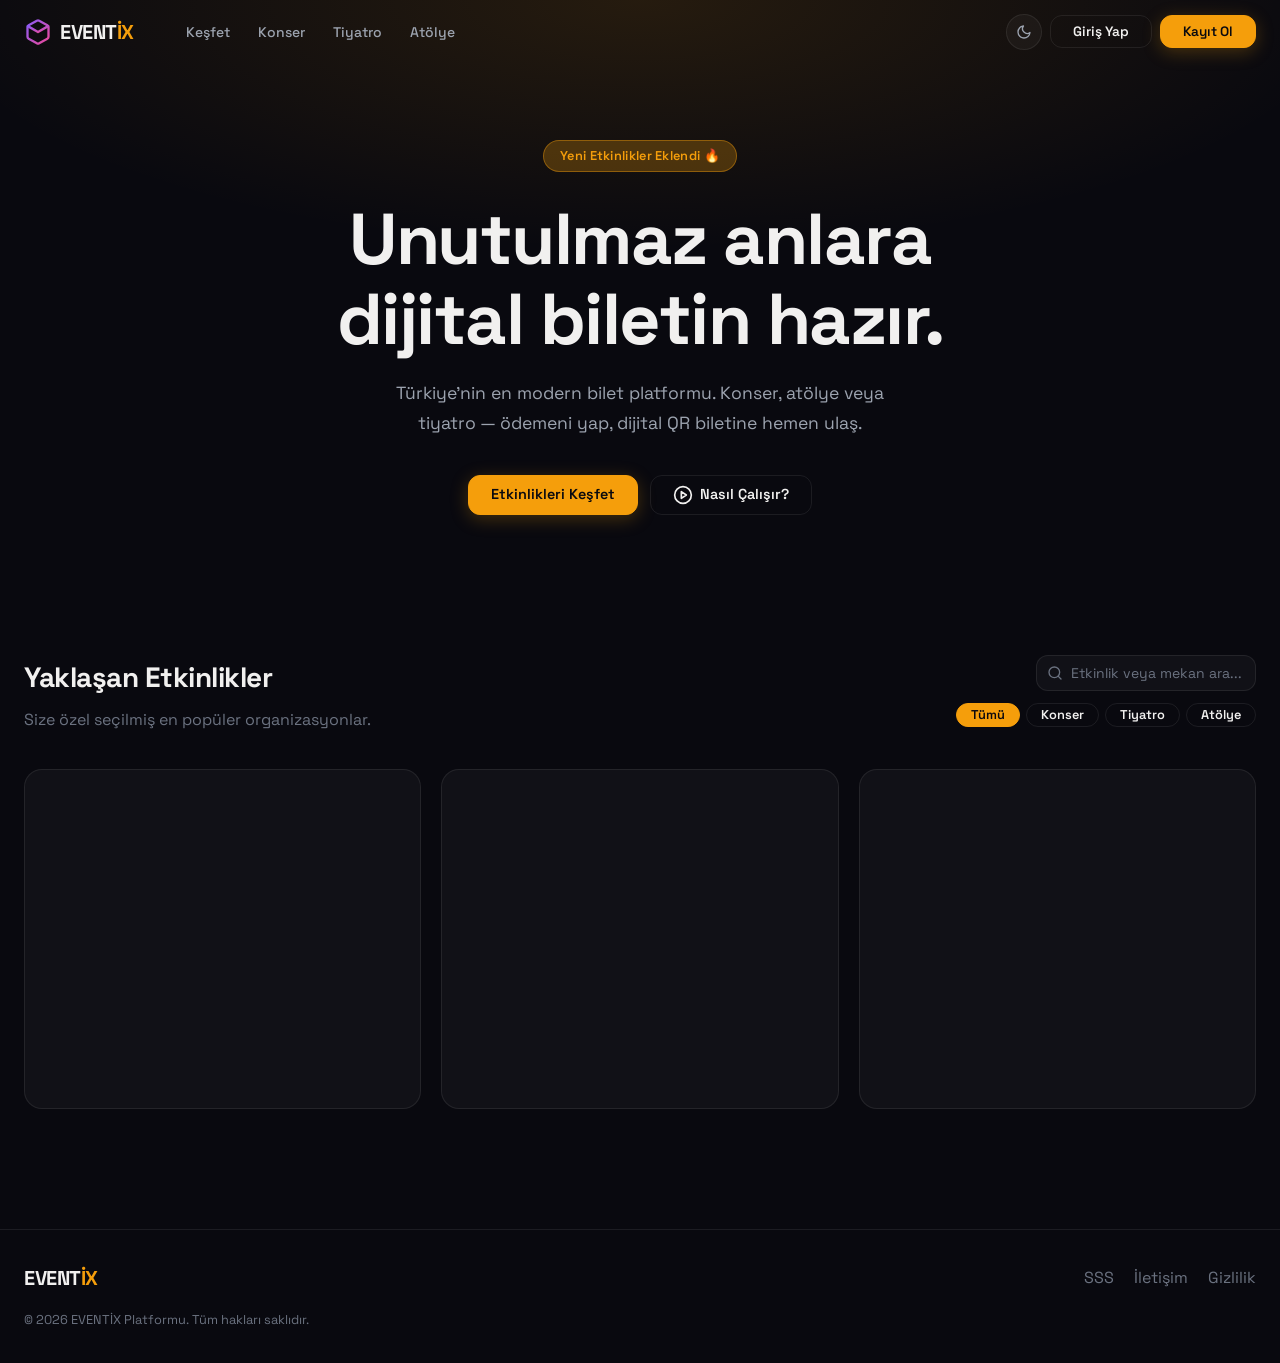
==== frontend/index.html @ e7e1b4d2 "ilk yükleme" ====
<!DOCTYPE html>
<html lang="tr">
<head>
  <meta charset="UTF-8">
  <meta name="viewport" content="width=device-width, initial-scale=1.0">
  <title>EVENTİX - Modern Etkinlik & Bilet Platformu</title>
  <meta name="description" content="Eventix — Konser, tiyatro ve atölye biletlerini anında satın al. Dijital QR biletine hemen ulaş.">
  <link rel="stylesheet" href="./styles/main.css">
  <link rel="stylesheet" href="./styles/components.css">
  <link rel="stylesheet" href="./styles/home.css">
</head>
<body>

  <!-- Navigation -->
  <nav class="navbar">
    <div class="container nav-container">
      <a href="index.html" class="logo">
        <svg width="28" height="28" viewBox="0 0 24 24" fill="none" stroke="url(#grad1)" stroke-width="2" stroke-linecap="round" stroke-linejoin="round">
          <defs><linearGradient id="grad1" x1="0%" y1="0%" x2="100%" y2="100%"><stop offset="0%" stop-color="#8b5cf6"/><stop offset="100%" stop-color="#ec4899"/></linearGradient></defs>
          <path d="M21 16V8a2 2 0 0 0-1-1.73l-7-4a2 2 0 0 0-2 0l-7 4A2 2 0 0 0 3 8v8a2 2 0 0 0 1 1.73l7 4a2 2 0 0 0 2 0l7-4A2 2 0 0 0 21 16z"></path>
          <polyline points="3.27 6.96 12 12.01 20.73 6.96"></polyline>
          <line x1="12" y1="22.08" x2="12" y2="12"></line>
        </svg>
        <span>EVENT<span class="logo-highlight">İX</span></span>
      </a>

      <ul class="nav-links">
        <li><a href="#events-section" class="nav-link" onclick="document.getElementById('events-section').scrollIntoView({behavior:'smooth'}); return false;">Keşfet</a></li>
        <li><a href="#" class="nav-link" onclick="setFilter('concert'); return false;">Konser</a></li>
        <li><a href="#" class="nav-link" onclick="setFilter('theater'); return false;">Tiyatro</a></li>
        <li><a href="#" class="nav-link" onclick="setFilter('workshop'); return false;">Atölye</a></li>
      </ul>

      <div class="user-controls">
        <a href="login.html" class="btn btn-outline">Giriş Yap</a>
        <a href="register.html" class="btn btn-primary">Kayıt Ol</a>
      </div>

      <button class="mobile-menu-btn" id="mobileMenuBtn">
        <svg viewBox="0 0 24 24" fill="none" stroke="currentColor" stroke-width="2" stroke-linecap="round" stroke-linejoin="round"><line x1="3" y1="12" x2="21" y2="12"></line><line x1="3" y1="6" x2="21" y2="6"></line><line x1="3" y1="18" x2="21" y2="18"></line></svg>
      </button>
    </div>
  </nav>

  <!-- Mobile Nav -->
  <div class="mobile-nav-overlay" id="mobileNav">
    <button class="mobile-menu-btn" id="closeMobileMenu" style="position:absolute;top:20px;right:20px;color:white;">
      <svg viewBox="0 0 24 24" fill="none" stroke="currentColor" stroke-width="2" stroke-linecap="round" stroke-linejoin="round"><line x1="18" y1="6" x2="6" y2="18"></line><line x1="6" y1="6" x2="18" y2="18"></line></svg>
    </button>
    <ul class="nav-links" style="display:flex;">
      <li><a href="#" class="nav-link mobile-link">Keşfet</a></li>
      <li><a href="#" class="nav-link mobile-link">Konser</a></li>
      <li><a href="#" class="nav-link mobile-link">Tiyatro</a></li>
      <li><a href="#" class="nav-link mobile-link">Atölye</a></li>
    </ul>
    <div class="user-controls" style="display:flex;">
      <a href="login.html" class="btn btn-outline mobile-link">Giriş Yap</a>
      <a href="register.html" class="btn btn-primary mobile-link">Kayıt Ol</a>
    </div>
  </div>

  <!-- Hero -->
  <header class="hero">
    <div class="container hero-content">
      <div class="badge-glow animate-up">Yeni Etkinlikler Eklendi 🔥</div>
      <h1 class="hero-title animate-up delay-1">Unutulmaz anlara<br>dijital biletin hazır.</h1>
      <p class="hero-desc animate-up delay-2">
        Türkiye'nin en modern bilet platformu. Konser, atölye veya tiyatro — ödemeni yap, dijital QR biletine hemen ulaş.
      </p>
      <div class="hero-actions animate-up delay-3">
        <button class="btn btn-primary" onclick="document.getElementById('events-section').scrollIntoView({behavior:'smooth'})">Etkinlikleri Keşfet</button>
        <button class="btn btn-outline">
          <svg width="20" height="20" viewBox="0 0 24 24" fill="none" stroke="currentColor" stroke-width="2" stroke-linecap="round" stroke-linejoin="round"><circle cx="12" cy="12" r="10"></circle><polygon points="10 8 16 12 10 16 10 8"></polygon></svg>
          Nasıl Çalışır?
        </button>
      </div>
    </div>
  </header>

  <!-- Events Section -->
  <main class="container" id="events-section">
    <div class="section-header">
      <div>
        <h2 class="section-title">Yaklaşan Etkinlikler</h2>
        <p style="color:var(--text-muted);margin-top:8px;">Size özel seçilmiş en popüler organizasyonlar.</p>
      </div>
      <div style="display:flex;flex-direction:column;gap:12px;align-items:flex-end;">
        <!-- Search -->
        <div class="search-wrapper">
          <svg width="16" height="16" viewBox="0 0 24 24" fill="none" stroke="currentColor" stroke-width="2" stroke-linecap="round" stroke-linejoin="round"><circle cx="11" cy="11" r="8"></circle><line x1="21" y1="21" x2="16.65" y2="16.65"></line></svg>
          <input type="text" id="searchInput" class="search-input" placeholder="Etkinlik veya mekan ara...">
        </div>
        <div class="filters">
          <button class="btn btn-outline filter-btn active" data-filter="all">Tümü</button>
          <button class="btn btn-outline filter-btn" data-filter="concert">Konser</button>
          <button class="btn btn-outline filter-btn" data-filter="theater">Tiyatro</button>
          <button class="btn btn-outline filter-btn" data-filter="workshop">Atölye</button>
        </div>
      </div>
    </div>

    <div class="events-grid" id="eventsGrid">
      <!-- Skeleton placeholders -->
      <div class="skeleton-card"></div>
      <div class="skeleton-card"></div>
      <div class="skeleton-card"></div>
    </div>
  </main>

  <!-- Footer -->
  <footer>
    <div class="container footer-content">
      <div class="logo" style="font-size:1.25rem;"><span>EVENT<span class="logo-highlight">İX</span></span></div>
      <div class="footer-links" style="display:flex;gap:20px;">
        <a href="#" style="color:var(--text-muted);">SSS</a>
        <a href="#" style="color:var(--text-muted);">İletişim</a>
        <a href="#" style="color:var(--text-muted);">Gizlilik</a>
      </div>
    </div>
    <div class="container footer-text">&copy; 2026 EVENTİX Platformu. Tüm hakları saklıdır.</div>
  </footer>

  <!-- Ticket Purchase Modal -->
  <div class="modal-overlay" id="ticketModal">
    <div class="modal-content glass-panel">
      <div class="modal-header">
        <h3 class="modal-title">Bilet Satın Al</h3>
        <button class="modal-close" id="closeModal">&times;</button>
      </div>
      <div class="modal-body">

        <!-- Payment Section -->
        <div id="paySection">
          <div class="ticket-summary">
            <div class="summary-row"><span style="font-weight:600;color:white;" id="modalEventTitle">Etkinlik</span></div>
            <div class="summary-row" style="color:var(--text-muted);font-size:0.8rem;margin-bottom:8px;">
              <svg width="12" height="12" viewBox="0 0 24 24" fill="none" stroke="currentColor" stroke-width="2" style="margin-right:4px;"><rect x="3" y="4" width="18" height="18" rx="2" ry="2"></rect><line x1="16" y1="2" x2="16" y2="6"></line><line x1="8" y1="2" x2="8" y2="6"></line><line x1="3" y1="10" x2="21" y2="10"></line></svg>
              <span id="modalEventDate"></span>
            </div>
            <div class="summary-row"><span>Birim Fiyat</span><span id="modalPrice">0 ₺</span></div>
            <div class="summary-row"><span style="font-size:0.8rem;color:var(--text-muted);">Kalan Kapasite</span><span id="modalCapacity" style="font-size:0.8rem;color:var(--accent-purple);"></span></div>
            <div class="summary-row" style="align-items:center;margin-top:10px;">
              <span>Adet</span>
              <input type="number" id="ticketQuantity" class="form-control" value="1" min="1" max="10" style="width:80px;padding:6px 12px;text-align:center;">
            </div>
            <div class="summary-row total"><span>Toplam</span><span id="modalTotal">0 ₺</span></div>
            <p style="font-size:0.75rem;color:var(--text-muted);margin-top:8px;">
              <svg width="12" height="12" viewBox="0 0 24 24" fill="none" stroke="currentColor" stroke-width="2" style="margin-right:4px;"><circle cx="12" cy="12" r="10"></circle><line x1="12" y1="8" x2="12" y2="12"></line><line x1="12" y1="16" x2="12.01" y2="16"></line></svg>
              14 günlük iade garantisi. Satın almadan önce şartlar geçerlidir.
            </p>
          </div>
          <form id="paymentForm">
            <div class="form-group">
              <label class="form-label">Kart Üzerindeki İsim</label>
              <input type="text" class="form-control" placeholder="Örn: Görkem Çolak" required>
            </div>
            <div class="form-group" style="display:grid;grid-template-columns:2fr 1fr;gap:15px;">
              <div>
                <label class="form-label">Kart Numarası</label>
                <input type="text" class="form-control" placeholder="0000 0000 0000 0000" maxlength="19" required>
              </div>
              <div>
                <label class="form-label">CVC</label>
                <input type="text" class="form-control" placeholder="***" maxlength="3" required>
              </div>
            </div>
            <button type="submit" class="btn btn-primary" style="width:100%;justify-content:center;margin-top:10px;padding:14px;">
              🔒 Ödemeyi Tamamla
            </button>
          </form>
        </div>

        <!-- QR Result Section -->
        <div id="qrResult" style="display:none;text-align:center;padding:10px 0;">
          <div style="background:rgba(16,185,129,0.15);border:1px solid rgba(16,185,129,0.4);color:#6ee7b7;padding:12px 16px;border-radius:10px;margin-bottom:20px;font-weight:600;">
            ✓ Ödeme Başarılı! Biletiniz hazır.
          </div>
          <img id="qrImg" src="" alt="QR Bilet" style="width:180px;height:180px;border-radius:12px;background:white;padding:8px;margin:0 auto;display:block;">
          <p style="color:var(--text-muted);font-size:0.8rem;margin-top:10px;">Bilet Kodu: <strong style="color:white;" id="qrKey"></strong></p>
          <p style="color:var(--text-muted);font-size:0.8rem;">Toplam: <strong style="color:white;" id="qrTotal"></strong></p>
          <div style="display:flex;gap:10px;justify-content:center;margin-top:16px;">
            <a href="dashboard.html" class="btn btn-primary" style="font-size:0.875rem;">Biletlerim</a>
            <button class="btn btn-outline" onclick="document.getElementById('ticketModal').classList.remove('active');document.body.style.overflow='auto';" style="font-size:0.875rem;">Kapat</button>
          </div>
        </div>

      </div>
    </div>
  </div>

  <script src="./scripts/auth.js"></script>
  <script src="./scripts/main.js"></script>
  <script>
    function setFilter(category) {
      document.querySelectorAll('.filter-btn').forEach(b => {
        b.classList.toggle('active', b.getAttribute('data-filter') === category);
      });
      document.getElementById('events-section').scrollIntoView({ behavior: 'smooth' });
    }
  </script>
</body>
</html>
---- frontend/styles/main.css ----
/* ═══════════════════════════════════════════════════════════
   EVENTİX — Design System v2 · Gold Editorial Theme
   ═══════════════════════════════════════════════════════════ */

@import url('https://fonts.googleapis.com/css2?family=Space+Grotesk:wght@300;400;500;600;700&family=Space+Mono:wght@400;700&display=swap');

/* ── DARK MODE (default) ─────────────────────────────────── */
:root {
  --bg-base:     #09090f;
  --bg-surface:  #111118;
  --bg-card:     rgba(255,255,255,0.035);
  --bg-hover:    rgba(255,255,255,0.065);
  --border:      rgba(255,255,255,0.08);
  --border-hi:   rgba(245,158,11,0.4);

  --gold:        #f59e0b;
  --gold-dim:    #d97706;
  --gold-glow:   rgba(245,158,11,0.25);
  --coral:       #ef4444;
  --teal:        #14b8a6;
  --blue:        #3b82f6;

  --text:        #f1f0ef;
  --text-sub:    #9ca3af;
  --text-muted:  #6b7280;
  --text-inv:    #09090f;

  --radius-sm:   8px;
  --radius-md:   12px;
  --radius-lg:   18px;
  --radius-xl:   24px;

  --blur:        blur(18px) saturate(160%);
  --shadow:      0 8px 40px rgba(0,0,0,0.5);
  --shadow-card: 0 4px 24px rgba(0,0,0,0.4);
  --transition:  all 0.22s cubic-bezier(0.4,0,0.2,1);

  /* Named compat aliases */
  --primary:       var(--gold);
  --secondary:     var(--coral);
  --text-main:     var(--text);
  --accent-purple: var(--gold);
  --accent-teal:   var(--teal);
  --bg-card-alt:   var(--bg-surface);
  --glass-blur:    var(--blur);
  --glass-shadow:  var(--shadow-card);
  --border-color:  var(--border);
  --primary-hover: var(--gold-dim);
  --radius-lg-val: var(--radius-lg);
}

/* ── LIGHT MODE ──────────────────────────────────────────── */
[data-theme="light"] {
  --bg-base:     #fafaf7;
  --bg-surface:  #f3f2ed;
  --bg-card:     #ffffff;
  --bg-hover:    #fafaf7;
  --border:      rgba(0,0,0,0.09);
  --border-hi:   rgba(217,119,6,0.5);

  --gold:        #d97706;
  --gold-dim:    #b45309;
  --gold-glow:   rgba(217,119,6,0.15);

  --text:        #111118;
  --text-sub:    #4b5563;
  --text-muted:  #9ca3af;
  --text-inv:    #ffffff;

  --shadow:      0 8px 40px rgba(0,0,0,0.12);
  --shadow-card: 0 2px 16px rgba(0,0,0,0.08);

  --border-color: var(--border);
  --bg-card-alt: var(--bg-surface);
  --glass-shadow: var(--shadow-card);
}

/* ── GLOBAL RESET ────────────────────────────────────────── */
*, *::before, *::after { box-sizing: border-box; margin: 0; padding: 0; }

html { scroll-behavior: smooth; }

body {
  font-family: 'Space Grotesk', system-ui, sans-serif;
  background: var(--bg-base);
  color: var(--text);
  min-height: 100vh;
  line-height: 1.6;
  -webkit-font-smoothing: antialiased;
  transition: background 0.35s ease, color 0.35s ease;
}

a { color: inherit; text-decoration: none; }

/* ── CONTAINER ───────────────────────────────────────────── */
.container {
  width: 100%;
  max-width: 1280px;
  margin: 0 auto;
  padding: 0 24px;
}

/* ── NAVBAR ──────────────────────────────────────────────── */
.navbar {
  position: fixed;
  top: 0; left: 0; right: 0;
  z-index: 900;
  padding: 0;
  transition: var(--transition);
}

.nav-container {
  display: flex;
  align-items: center;
  gap: 32px;
  height: 64px;
  border-bottom: 1px solid transparent;
  transition: var(--transition);
}

.navbar.scrolled .nav-container {
  background: var(--bg-base);
  border-bottom-color: var(--border);
  box-shadow: 0 1px 20px rgba(0,0,0,0.25);
}

/* ── LOGO ────────────────────────────────────────────────── */
.logo {
  display: flex;
  align-items: center;
  gap: 8px;
  font-size: 1.25rem;
  font-weight: 700;
  letter-spacing: -0.5px;
  color: var(--text);
  flex-shrink: 0;
}

.logo-highlight {
  color: var(--gold);
}

/* ── NAV LINKS ───────────────────────────────────────────── */
.nav-links {
  list-style: none;
  display: flex;
  gap: 4px;
  margin-left: 8px;
}

.nav-link {
  font-size: 0.875rem;
  font-weight: 500;
  color: var(--text-sub);
  padding: 6px 12px;
  border-radius: var(--radius-sm);
  transition: var(--transition);
}

.nav-link:hover {
  color: var(--text);
  background: var(--bg-hover);
}

/* ── USER CONTROLS ───────────────────────────────────────── */
.user-controls {
  display: flex;
  align-items: center;
  gap: 8px;
  margin-left: auto;
}

/* ── THEME TOGGLE ────────────────────────────────────────── */
.theme-toggle {
  width: 36px;
  height: 36px;
  border-radius: 50%;
  background: var(--bg-card);
  border: 1px solid var(--border);
  cursor: pointer;
  display: flex;
  align-items: center;
  justify-content: center;
  color: var(--text-sub);
  transition: var(--transition);
  font-size: 1rem;
  flex-shrink: 0;
}

.theme-toggle:hover {
  background: var(--gold-glow);
  border-color: var(--gold);
  color: var(--gold);
  transform: rotate(20deg);
}

.theme-toggle .icon-sun  { display: none; }
.theme-toggle .icon-moon { display: block; }
[data-theme="light"] .theme-toggle .icon-sun  { display: block; }
[data-theme="light"] .theme-toggle .icon-moon { display: none; }

/* ── MOBILE MENU ─────────────────────────────────────────── */
.mobile-menu-btn {
  display: none;
  background: none;
  border: none;
  width: 36px;
  height: 36px;
  cursor: pointer;
  color: var(--text);
}

.mobile-nav-overlay {
  display: none;
  position: fixed;
  inset: 0;
  z-index: 950;
  background: var(--bg-base);
  flex-direction: column;
  align-items: center;
  justify-content: center;
  gap: 20px;
  padding: 40px;
}

.mobile-nav-overlay.active { display: flex; }

@media (max-width: 768px) {
  .mobile-menu-btn { display: flex; align-items: center; }
  .nav-links { display: none; }
  .user-controls { gap: 6px; }
  .user-controls .btn-outline,
  .user-controls .btn-primary { display: none; }
  .user-controls .theme-toggle { display: flex; }
}

/* ── HERO ────────────────────────────────────────────────── */
.hero {
  padding: 140px 0 80px;
  position: relative;
  overflow: hidden;
}

.hero::before {
  content: '';
  position: absolute;
  inset: 0;
  background: radial-gradient(ellipse 80% 60% at 50% 0%, rgba(245,158,11,0.12) 0%, transparent 70%);
  pointer-events: none;
}

.hero-content {
  position: relative;
  text-align: center;
  max-width: 760px;
  margin: 0 auto;
}

.badge-glow {
  display: inline-flex;
  align-items: center;
  gap: 6px;
  background: var(--gold-glow);
  border: 1px solid rgba(245,158,11,0.4);
  color: var(--gold);
  border-radius: 100px;
  padding: 5px 16px;
  font-size: 0.8rem;
  font-weight: 600;
  letter-spacing: 0.3px;
  margin-bottom: 28px;
}

.hero-title {
  font-size: clamp(2.5rem, 6vw, 4.5rem);
  font-weight: 700;
  line-height: 1.1;
  letter-spacing: -1.5px;
  margin-bottom: 20px;
  color: var(--text);
}

.hero-title .gold { color: var(--gold); }

.hero-desc {
  color: var(--text-sub);
  font-size: 1.1rem;
  max-width: 540px;
  margin: 0 auto 36px;
  line-height: 1.7;
}

.hero-actions {
  display: flex;
  gap: 12px;
  justify-content: center;
  flex-wrap: wrap;
}

/* ── SECTION ─────────────────────────────────────────────── */
.section-header {
  display: flex;
  justify-content: space-between;
  align-items: flex-start;
  gap: 24px;
  margin-bottom: 36px;
  padding-top: 60px;
}

.section-title {
  font-size: 1.75rem;
  font-weight: 700;
  letter-spacing: -0.5px;
  color: var(--text);
}

.section-title span { color: var(--gold); }

/* ── EVENTS GRID ─────────────────────────────────────────── */
.events-grid {
  display: grid;
  grid-template-columns: repeat(auto-fill, minmax(300px, 1fr));
  gap: 20px;
  padding-bottom: 80px;
}

/* ── FOOTER ──────────────────────────────────────────────── */
footer {
  border-top: 1px solid var(--border);
  padding: 32px 0;
  margin-top: 40px;
}

.footer-content {
  display: flex;
  justify-content: space-between;
  align-items: center;
  flex-wrap: wrap;
  gap: 20px;
  margin-bottom: 16px;
}

.footer-text {
  color: var(--text-muted);
  font-size: 0.8rem;
}

/* ── ANIMATIONS ──────────────────────────────────────────── */
@keyframes fadeUp {
  from { opacity: 0; transform: translateY(20px); }
  to   { opacity: 1; transform: translateY(0); }
}

.animate-up  { animation: fadeUp 0.55s ease both; }
.delay-1     { animation-delay: 0.1s; }
.delay-2     { animation-delay: 0.2s; }
.delay-3     { animation-delay: 0.3s; }
.delay-4     { animation-delay: 0.4s; }

@keyframes fadeIn {
  from { opacity: 0; }
  to   { opacity: 1; }
}

/* ── UTILITY ─────────────────────────────────────────────── */
.filters { display: flex; gap: 6px; flex-wrap: wrap; }

.filter-btn { font-size: 0.8rem !important; padding: 5px 14px !important; }
.filter-btn.active {
  background: var(--gold) !important;
  color: var(--text-inv) !important;
  border-color: var(--gold) !important;
}
---- frontend/styles/components.css ----
/* ═══════════════════════════════════════════════════════════
   EVENTİX — Components v2 · Gold Editorial
   ═══════════════════════════════════════════════════════════ */

/* ── BUTTONS ─────────────────────────────────────────────── */
.btn {
  display: inline-flex;
  align-items: center;
  gap: 7px;
  padding: 9px 22px;
  border-radius: var(--radius-md);
  font-family: 'Space Grotesk', sans-serif;
  font-weight: 600;
  font-size: 0.9rem;
  cursor: pointer;
  border: 1px solid transparent;
  transition: var(--transition);
  line-height: 1;
  white-space: nowrap;
  text-decoration: none;
}

.btn:disabled { opacity: 0.45; cursor: not-allowed; transform: none !important; }

.btn-primary {
  background: var(--gold);
  color: #09090f;
  border-color: var(--gold);
  box-shadow: 0 4px 18px var(--gold-glow);
}

.btn-primary:hover {
  background: var(--gold-dim);
  border-color: var(--gold-dim);
  box-shadow: 0 6px 28px rgba(245,158,11,0.4);
  transform: translateY(-1px);
}

.btn-outline {
  background: transparent;
  color: var(--text);
  border-color: var(--border);
}

.btn-outline:hover {
  border-color: var(--gold);
  color: var(--gold);
  background: var(--gold-glow);
}

.btn-outline.active,
.btn-outline[aria-selected="true"] {
  border-color: var(--gold);
  color: var(--gold);
  background: var(--gold-glow);
}

.btn-danger {
  background: transparent;
  border-color: rgba(239,68,68,0.35);
  color: #fca5a5;
}
.btn-danger:hover { background: rgba(239,68,68,0.1); border-color: #ef4444; }

.btn-sm { padding: 5px 14px; font-size: 0.8rem; }
.btn-lg { padding: 13px 30px; font-size: 1rem; }

/* ── GLASS PANEL ─────────────────────────────────────────── */
.glass-panel {
  background: var(--bg-card);
  backdrop-filter: var(--blur);
  -webkit-backdrop-filter: var(--blur);
  border: 1px solid var(--border);
  border-radius: var(--radius-lg);
  box-shadow: var(--shadow-card);
  transition: background 0.35s ease, border-color 0.35s ease;
}

[data-theme="light"] .glass-panel {
  backdrop-filter: none;
  -webkit-backdrop-filter: none;
}

/* ── EVENT CARD ──────────────────────────────────────────── */
.event-card {
  background: var(--bg-card);
  border: 1px solid var(--border);
  border-radius: var(--radius-lg);
  overflow: hidden;
  display: flex;
  flex-direction: column;
  cursor: pointer;
  transition: var(--transition);
  position: relative;
}

.event-card:hover {
  border-color: var(--gold);
  box-shadow: 0 0 0 1px var(--gold), 0 12px 40px rgba(0,0,0,0.3);
  transform: translateY(-3px);
}

[data-theme="light"] .event-card {
  box-shadow: var(--shadow-card);
}

.event-img-wrapper {
  position: relative;
  overflow: hidden;
  aspect-ratio: 16 / 9;
}

.event-img {
  width: 100%;
  height: 100%;
  object-fit: cover;
  transition: transform 0.45s ease;
}

.event-card:hover .event-img { transform: scale(1.04); }

.event-category-badge {
  position: absolute;
  top: 10px;
  left: 10px;
  font-size: 0.7rem;
  font-weight: 700;
  letter-spacing: 0.8px;
  text-transform: uppercase;
  padding: 3px 10px;
  border-radius: 100px;
  backdrop-filter: blur(8px);
  border: 1px solid;
}

.category-concert  { background: rgba(245,158,11,0.18); color: #fcd34d; border-color: rgba(245,158,11,0.4); }
.category-theater  { background: rgba(239,68,68,0.18);  color: #fca5a5; border-color: rgba(239,68,68,0.4); }
.category-workshop { background: rgba(20,184,166,0.18); color: #5eead4; border-color: rgba(20,184,166,0.4); }

.featured-badge {
  position: absolute;
  bottom: 10px;
  right: 10px;
  font-size: 0.68rem;
  font-weight: 700;
  background: var(--gold);
  color: #09090f;
  padding: 2px 9px;
  border-radius: 100px;
}

.wish-btn {
  position: absolute;
  top: 10px;
  right: 10px;
  width: 34px;
  height: 34px;
  border-radius: 50%;
  background: rgba(9,9,15,0.65);
  backdrop-filter: blur(8px);
  border: 1px solid rgba(255,255,255,0.12);
  display: flex;
  align-items: center;
  justify-content: center;
  cursor: pointer;
  color: rgba(255,255,255,0.55);
  transition: var(--transition);
  z-index: 10;
}
.wish-btn:hover   { color: var(--coral); border-color: rgba(239,68,68,0.5); transform: scale(1.1); }
.wish-btn.wished  { color: var(--coral); border-color: rgba(239,68,68,0.5); }

[data-theme="light"] .wish-btn {
  background: rgba(255,255,255,0.85);
  border-color: rgba(0,0,0,0.12);
  color: #9ca3af;
}

.event-content {
  padding: 18px;
  display: flex;
  flex-direction: column;
  flex: 1;
}

.event-date {
  font-size: 0.75rem;
  font-weight: 600;
  color: var(--gold);
  text-transform: uppercase;
  letter-spacing: 0.5px;
  margin-bottom: 6px;
}

.event-title {
  font-size: 1.05rem;
  font-weight: 700;
  color: var(--text);
  line-height: 1.3;
  margin-bottom: 8px;
  display: -webkit-box;
  -webkit-line-clamp: 2;
  -webkit-box-orient: vertical;
  overflow: hidden;
}

.event-location {
  font-size: 0.82rem;
  color: var(--text-muted);
  margin-bottom: auto;
  display: flex;
  align-items: center;
  gap: 4px;
}

/* ── CAPACITY BAR ────────────────────────────────────────── */
.capacity-bar-wrap {
  margin: 12px 0 4px;
}

.capacity-bar-track {
  width: 100%;
  height: 4px;
  background: var(--bg-hover);
  border-radius: 100px;
  overflow: hidden;
  margin-bottom: 4px;
}

.capacity-bar-fill {
  height: 100%;
  background: var(--gold);
  border-radius: 100px;
  transition: width 0.6s ease;
}

.capacity-bar-fill.almost { background: #ef4444; }

.capacity-label {
  font-size: 0.72rem;
  color: var(--text-muted);
}

/* ── EVENT FOOTER ────────────────────────────────────────── */
.event-footer {
  display: flex;
  justify-content: space-between;
  align-items: center;
  margin-top: 14px;
  padding-top: 14px;
  border-top: 1px solid var(--border);
  gap: 8px;
}

.event-price {
  font-family: 'Space Mono', monospace;
  font-size: 1.15rem;
  font-weight: 700;
  color: var(--text);
}

/* ── MODAL ───────────────────────────────────────────────── */
.modal-overlay {
  position: fixed;
  inset: 0;
  z-index: 1000;
  background: rgba(9,9,15,0.75);
  backdrop-filter: blur(10px);
  display: flex;
  align-items: center;
  justify-content: center;
  opacity: 0;
  visibility: hidden;
  transition: var(--transition);
  padding: 20px;
}

.modal-overlay.active { opacity: 1; visibility: visible; }

.modal-content {
  width: 100%;
  max-width: 480px;
  max-height: 90vh;
  overflow-y: auto;
  transform: scale(0.94) translateY(12px);
  transition: all 0.35s cubic-bezier(0.16,1,0.3,1);
}

.modal-overlay.active .modal-content {
  transform: scale(1) translateY(0);
}

.modal-header {
  display: flex;
  justify-content: space-between;
  align-items: center;
  padding: 22px 24px;
  border-bottom: 1px solid var(--border);
}

.modal-title {
  font-size: 1.2rem;
  font-weight: 700;
  color: var(--text);
}

.modal-close {
  background: none;
  border: none;
  color: var(--text-muted);
  font-size: 1.4rem;
  cursor: pointer;
  line-height: 1;
  transition: var(--transition);
  padding: 4px;
}
.modal-close:hover { color: var(--text); transform: rotate(90deg); }

.modal-body { padding: 24px; }

/* ── FORMS ───────────────────────────────────────────────── */
.form-group { margin-bottom: 18px; }

.form-label {
  display: block;
  font-size: 0.82rem;
  font-weight: 500;
  color: var(--text-sub);
  margin-bottom: 6px;
}

.form-control {
  width: 100%;
  padding: 10px 14px;
  background: var(--bg-surface);
  border: 1px solid var(--border);
  border-radius: var(--radius-md);
  color: var(--text);
  font-family: 'Space Grotesk', sans-serif;
  font-size: 0.95rem;
  transition: var(--transition);
  outline: none;
}

.form-control:focus {
  border-color: var(--gold);
  box-shadow: 0 0 0 3px var(--gold-glow);
}

.form-control::placeholder { color: var(--text-muted); }

select.form-control {
  cursor: pointer;
  appearance: none;
  background-image: url("data:image/svg+xml,%3Csvg xmlns='http://www.w3.org/2000/svg' width='12' height='12' viewBox='0 0 24 24' fill='none' stroke='%236b7280' stroke-width='2' stroke-linecap='round' stroke-linejoin='round'%3E%3Cpolyline points='6 9 12 15 18 9'%3E%3C/polyline%3E%3C/svg%3E");
  background-repeat: no-repeat;
  background-position: right 12px center;
  padding-right: 36px;
}

textarea.form-control { resize: vertical; min-height: 90px; }

/* ── TICKET SUMMARY ──────────────────────────────────────── */
.ticket-summary {
  background: var(--bg-surface);
  border: 1px dashed var(--border-hi);
  border-radius: var(--radius-md);
  padding: 14px 16px;
  margin-bottom: 18px;
}

.summary-row {
  display: flex;
  justify-content: space-between;
  align-items: center;
  font-size: 0.875rem;
  color: var(--text-sub);
  padding: 3px 0;
}

.summary-row.total {
  margin-top: 10px;
  padding-top: 10px;
  border-top: 1px solid var(--border);
  font-size: 1.1rem;
  font-weight: 700;
  color: var(--gold);
  font-family: 'Space Mono', monospace;
}

/* ── TOAST ───────────────────────────────────────────────── */
.toast {
  position: fixed;
  bottom: 28px;
  right: 28px;
  z-index: 2000;
  background: var(--bg-surface);
  border: 1px solid var(--border);
  border-radius: var(--radius-md);
  padding: 14px 18px;
  font-size: 0.88rem;
  color: var(--text);
  box-shadow: var(--shadow);
  max-width: 340px;
  transform: translateY(20px);
  opacity: 0;
  transition: all 0.35s cubic-bezier(0.16,1,0.3,1);
  pointer-events: none;
}

.toast.show { transform: translateY(0); opacity: 1; }
.toast.success { border-color: rgba(20,184,166,0.5); }
.toast.error   { border-color: rgba(239,68,68,0.5); }

/* ── SEARCH ──────────────────────────────────────────────── */
.search-wrapper {
  position: relative;
  display: flex;
  align-items: center;
}

.search-wrapper svg {
  position: absolute;
  left: 11px;
  color: var(--text-muted);
  pointer-events: none;
}

.search-input {
  background: var(--bg-card);
  border: 1px solid var(--border);
  border-radius: var(--radius-md);
  color: var(--text);
  font-family: 'Space Grotesk', sans-serif;
  font-size: 0.875rem;
  padding: 8px 14px 8px 34px;
  width: 220px;
  outline: none;
  transition: var(--transition);
}

.search-input:focus { border-color: var(--gold); width: 260px; }
.search-input::placeholder { color: var(--text-muted); }

/* ── SKELETON ────────────────────────────────────────────── */
.skeleton-card {
  background: var(--bg-card);
  border: 1px solid var(--border);
  border-radius: var(--radius-lg);
  min-height: 340px;
  animation: skeletonPulse 1.8s ease-in-out infinite;
}

@keyframes skeletonPulse {
  0%,100% { opacity: 0.35; }
  50%      { opacity: 0.7; }
}

/* ── PASSWORD TOGGLE ─────────────────────────────────────── */
.password-input-wrapper { position: relative; }

.password-toggle {
  position: absolute;
  right: 10px;
  top: 50%;
  transform: translateY(-50%);
  background: none;
  border: none;
  color: var(--text-muted);
  cursor: pointer;
  padding: 4px;
  transition: var(--transition);
}
.password-toggle:hover { color: var(--text); }

.forgot-password {
  display: block;
  font-size: 0.8rem;
  color: var(--gold);
  text-align: right;
  margin-top: 6px;
}
.forgot-password:hover { color: var(--gold-dim); }
---- frontend/styles/home.css ----
/* ═══════════════════════════════════════════════════════════
   EVENTİX — Home Page · Gold Editorial
   ═══════════════════════════════════════════════════════════ */

/* ── TICKET CARD DETAIL ──────────────────────────────────── */
.ticket-box {
  padding: 24px;
  position: sticky;
  top: 90px;
}

.ticket-box-price {
  font-family: 'Space Mono', monospace;
  font-size: 2rem;
  font-weight: 700;
  color: var(--gold);
  margin-bottom: 4px;
}

.ticket-box-label {
  font-size: 0.78rem;
  color: var(--text-muted);
}

.ticket-features {
  margin: 18px 0;
  display: flex;
  flex-direction: column;
  gap: 8px;
}

.feature-item {
  display: flex;
  align-items: center;
  gap: 8px;
  font-size: 0.85rem;
  color: var(--text-sub);
}

.feature-item svg { color: var(--gold); flex-shrink: 0; }
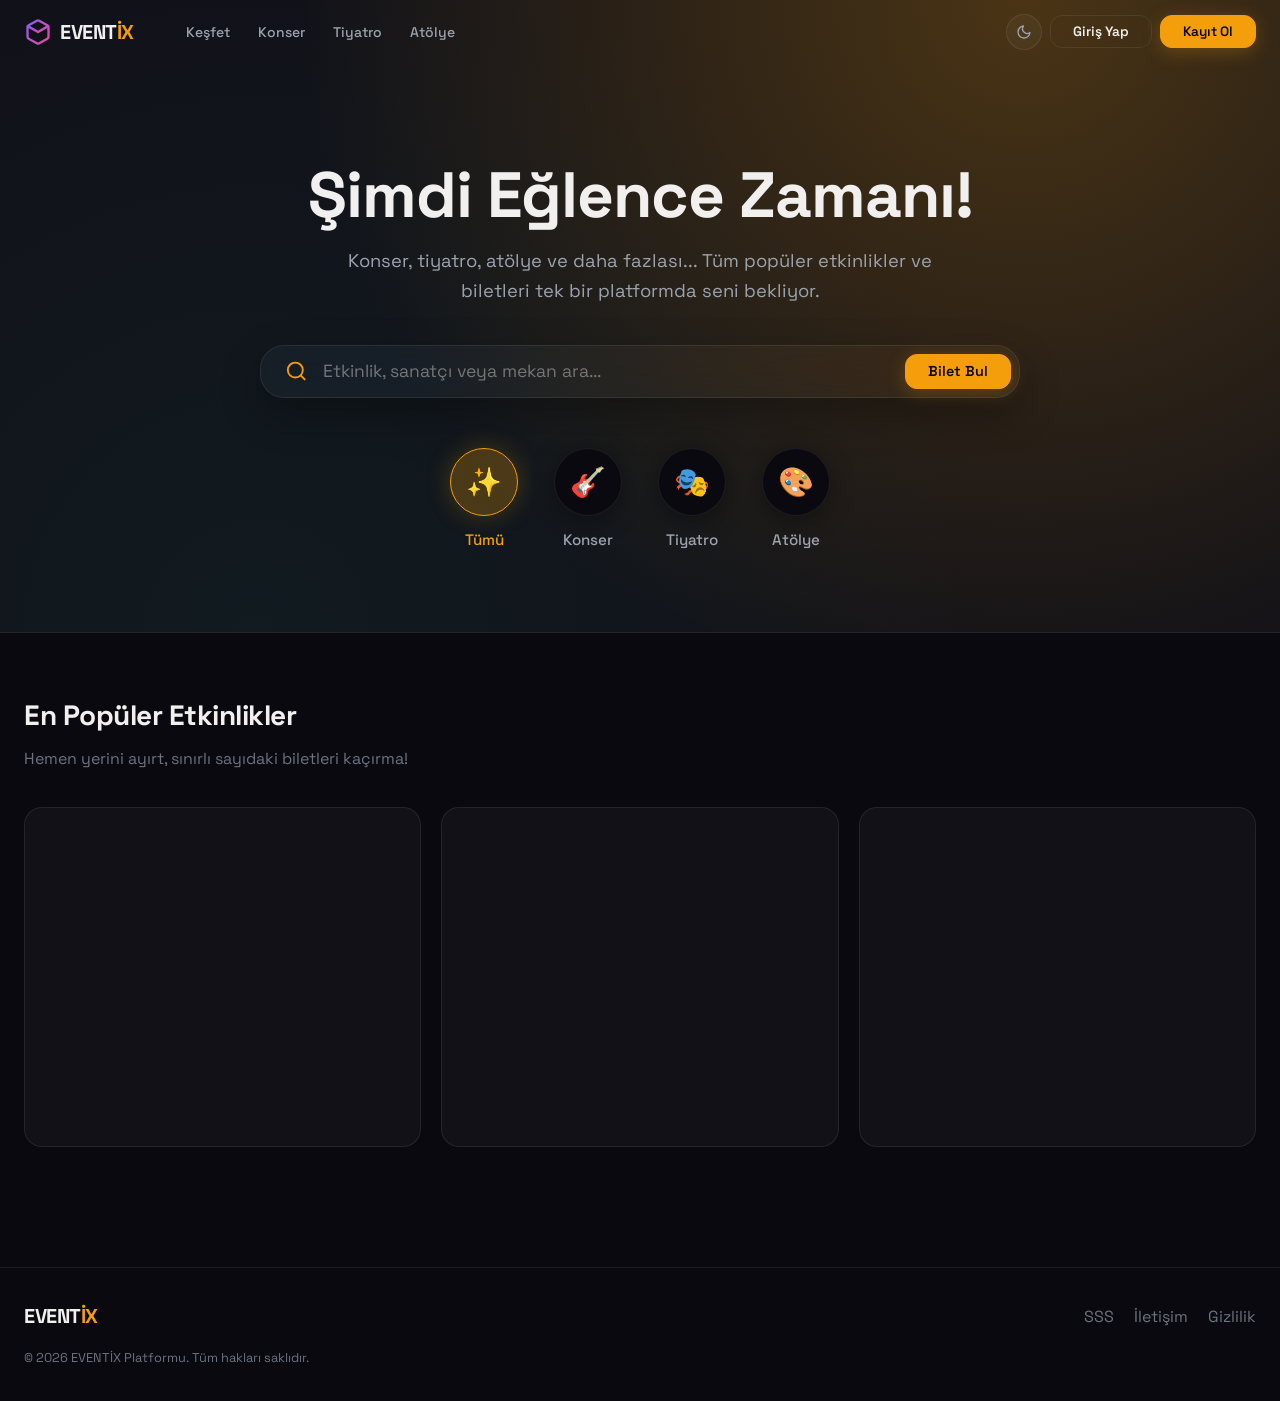
==== commit eeb28d08: "çeşitli arayüz geliştirmesi ve buluta bağlandık database için artık senkron olcak" ====
--- a/frontend/index.html
+++ b/frontend/index.html
@@ -61,18 +61,40 @@
 
   <!-- Hero -->
   <header class="hero">
+    <div class="hero-bg-collage"></div>
     <div class="container hero-content">
-      <div class="badge-glow animate-up">Yeni Etkinlikler Eklendi 🔥</div>
-      <h1 class="hero-title animate-up delay-1">Unutulmaz anlara<br>dijital biletin hazır.</h1>
-      <p class="hero-desc animate-up delay-2">
-        Türkiye'nin en modern bilet platformu. Konser, atölye veya tiyatro — ödemeni yap, dijital QR biletine hemen ulaş.
+      <h1 class="hero-title animate-up">Şimdi Eğlence Zamanı!</h1>
+      <p class="hero-desc animate-up delay-1">
+        Konser, tiyatro, atölye ve daha fazlası... Tüm popüler etkinlikler ve biletleri tek bir platformda seni bekliyor.
       </p>
-      <div class="hero-actions animate-up delay-3">
-        <button class="btn btn-primary" onclick="document.getElementById('events-section').scrollIntoView({behavior:'smooth'})">Etkinlikleri Keşfet</button>
-        <button class="btn btn-outline">
-          <svg width="20" height="20" viewBox="0 0 24 24" fill="none" stroke="currentColor" stroke-width="2" stroke-linecap="round" stroke-linejoin="round"><circle cx="12" cy="12" r="10"></circle><polygon points="10 8 16 12 10 16 10 8"></polygon></svg>
-          Nasıl Çalışır?
-        </button>
+      
+      <!-- Biletix style large search bar -->
+      <div class="hero-search-box animate-up delay-2">
+        <div class="search-input-group">
+          <svg width="24" height="24" viewBox="0 0 24 24" fill="none" stroke="currentColor" stroke-width="2" stroke-linecap="round" stroke-linejoin="round"><circle cx="11" cy="11" r="8"></circle><line x1="21" y1="21" x2="16.65" y2="16.65"></line></svg>
+          <input type="text" id="searchInput" placeholder="Etkinlik, sanatçı veya mekan ara...">
+        </div>
+        <button class="btn btn-primary search-submit-btn" onclick="document.getElementById('events-section').scrollIntoView({behavior:'smooth'})">Bilet Bul</button>
+      </div>
+
+      <!-- Categories shortcut -->
+      <div class="hero-categories animate-up delay-3">
+        <div class="hero-cat-item cat-active" data-filter="all" onclick="setFilter('all')">
+           <div class="cat-icon">✨</div>
+           <span class="cat-name">Tümü</span>
+        </div>
+        <div class="hero-cat-item" data-filter="concert" onclick="setFilter('concert')">
+           <div class="cat-icon">🎸</div>
+           <span class="cat-name">Konser</span>
+        </div>
+        <div class="hero-cat-item" data-filter="theater" onclick="setFilter('theater')">
+           <div class="cat-icon">🎭</div>
+           <span class="cat-name">Tiyatro</span>
+        </div>
+        <div class="hero-cat-item" data-filter="workshop" onclick="setFilter('workshop')">
+           <div class="cat-icon">🎨</div>
+           <span class="cat-name">Atölye</span>
+        </div>
       </div>
     </div>
   </header>
@@ -81,21 +103,15 @@
   <main class="container" id="events-section">
     <div class="section-header">
       <div>
-        <h2 class="section-title">Yaklaşan Etkinlikler</h2>
-        <p style="color:var(--text-muted);margin-top:8px;">Size özel seçilmiş en popüler organizasyonlar.</p>
+        <h2 class="section-title">En Popüler Etkinlikler</h2>
+        <p style="color:var(--text-muted);margin-top:8px;">Hemen yerini ayırt, sınırlı sayıdaki biletleri kaçırma!</p>
       </div>
-      <div style="display:flex;flex-direction:column;gap:12px;align-items:flex-end;">
-        <!-- Search -->
-        <div class="search-wrapper">
-          <svg width="16" height="16" viewBox="0 0 24 24" fill="none" stroke="currentColor" stroke-width="2" stroke-linecap="round" stroke-linejoin="round"><circle cx="11" cy="11" r="8"></circle><line x1="21" y1="21" x2="16.65" y2="16.65"></line></svg>
-          <input type="text" id="searchInput" class="search-input" placeholder="Etkinlik veya mekan ara...">
-        </div>
-        <div class="filters">
-          <button class="btn btn-outline filter-btn active" data-filter="all">Tümü</button>
-          <button class="btn btn-outline filter-btn" data-filter="concert">Konser</button>
-          <button class="btn btn-outline filter-btn" data-filter="theater">Tiyatro</button>
-          <button class="btn btn-outline filter-btn" data-filter="workshop">Atölye</button>
-        </div>
+      <div style="display: none;">
+        <!-- Hidden old filters to prevent JS errors if they are queried anywhere -->
+        <button class="btn btn-outline filter-btn active" data-filter="all">Tümü</button>
+        <button class="btn btn-outline filter-btn" data-filter="concert">Konser</button>
+        <button class="btn btn-outline filter-btn" data-filter="theater">Tiyatro</button>
+        <button class="btn btn-outline filter-btn" data-filter="workshop">Atölye</button>
       </div>
     </div>
 
@@ -120,81 +136,21 @@
     <div class="container footer-text">&copy; 2026 EVENTİX Platformu. Tüm hakları saklıdır.</div>
   </footer>
 
-  <!-- Ticket Purchase Modal -->
-  <div class="modal-overlay" id="ticketModal">
-    <div class="modal-content glass-panel">
-      <div class="modal-header">
-        <h3 class="modal-title">Bilet Satın Al</h3>
-        <button class="modal-close" id="closeModal">&times;</button>
-      </div>
-      <div class="modal-body">
 
-        <!-- Payment Section -->
-        <div id="paySection">
-          <div class="ticket-summary">
-            <div class="summary-row"><span style="font-weight:600;color:white;" id="modalEventTitle">Etkinlik</span></div>
-            <div class="summary-row" style="color:var(--text-muted);font-size:0.8rem;margin-bottom:8px;">
-              <svg width="12" height="12" viewBox="0 0 24 24" fill="none" stroke="currentColor" stroke-width="2" style="margin-right:4px;"><rect x="3" y="4" width="18" height="18" rx="2" ry="2"></rect><line x1="16" y1="2" x2="16" y2="6"></line><line x1="8" y1="2" x2="8" y2="6"></line><line x1="3" y1="10" x2="21" y2="10"></line></svg>
-              <span id="modalEventDate"></span>
-            </div>
-            <div class="summary-row"><span>Birim Fiyat</span><span id="modalPrice">0 ₺</span></div>
-            <div class="summary-row"><span style="font-size:0.8rem;color:var(--text-muted);">Kalan Kapasite</span><span id="modalCapacity" style="font-size:0.8rem;color:var(--accent-purple);"></span></div>
-            <div class="summary-row" style="align-items:center;margin-top:10px;">
-              <span>Adet</span>
-              <input type="number" id="ticketQuantity" class="form-control" value="1" min="1" max="10" style="width:80px;padding:6px 12px;text-align:center;">
-            </div>
-            <div class="summary-row total"><span>Toplam</span><span id="modalTotal">0 ₺</span></div>
-            <p style="font-size:0.75rem;color:var(--text-muted);margin-top:8px;">
-              <svg width="12" height="12" viewBox="0 0 24 24" fill="none" stroke="currentColor" stroke-width="2" style="margin-right:4px;"><circle cx="12" cy="12" r="10"></circle><line x1="12" y1="8" x2="12" y2="12"></line><line x1="12" y1="16" x2="12.01" y2="16"></line></svg>
-              14 günlük iade garantisi. Satın almadan önce şartlar geçerlidir.
-            </p>
-          </div>
-          <form id="paymentForm">
-            <div class="form-group">
-              <label class="form-label">Kart Üzerindeki İsim</label>
-              <input type="text" class="form-control" placeholder="Örn: Görkem Çolak" required>
-            </div>
-            <div class="form-group" style="display:grid;grid-template-columns:2fr 1fr;gap:15px;">
-              <div>
-                <label class="form-label">Kart Numarası</label>
-                <input type="text" class="form-control" placeholder="0000 0000 0000 0000" maxlength="19" required>
-              </div>
-              <div>
-                <label class="form-label">CVC</label>
-                <input type="text" class="form-control" placeholder="***" maxlength="3" required>
-              </div>
-            </div>
-            <button type="submit" class="btn btn-primary" style="width:100%;justify-content:center;margin-top:10px;padding:14px;">
-              🔒 Ödemeyi Tamamla
-            </button>
-          </form>
-        </div>
-
-        <!-- QR Result Section -->
-        <div id="qrResult" style="display:none;text-align:center;padding:10px 0;">
-          <div style="background:rgba(16,185,129,0.15);border:1px solid rgba(16,185,129,0.4);color:#6ee7b7;padding:12px 16px;border-radius:10px;margin-bottom:20px;font-weight:600;">
-            ✓ Ödeme Başarılı! Biletiniz hazır.
-          </div>
-          <img id="qrImg" src="" alt="QR Bilet" style="width:180px;height:180px;border-radius:12px;background:white;padding:8px;margin:0 auto;display:block;">
-          <p style="color:var(--text-muted);font-size:0.8rem;margin-top:10px;">Bilet Kodu: <strong style="color:white;" id="qrKey"></strong></p>
-          <p style="color:var(--text-muted);font-size:0.8rem;">Toplam: <strong style="color:white;" id="qrTotal"></strong></p>
-          <div style="display:flex;gap:10px;justify-content:center;margin-top:16px;">
-            <a href="dashboard.html" class="btn btn-primary" style="font-size:0.875rem;">Biletlerim</a>
-            <button class="btn btn-outline" onclick="document.getElementById('ticketModal').classList.remove('active');document.body.style.overflow='auto';" style="font-size:0.875rem;">Kapat</button>
-          </div>
-        </div>
-
-      </div>
-    </div>
-  </div>
 
   <script src="./scripts/auth.js"></script>
   <script src="./scripts/main.js"></script>
   <script>
     function setFilter(category) {
-      document.querySelectorAll('.filter-btn').forEach(b => {
-        b.classList.toggle('active', b.getAttribute('data-filter') === category);
+      // Ana kategorideki seçili rengi güncelle
+      document.querySelectorAll('.hero-cat-item').forEach(b => {
+        b.classList.toggle('cat-active', b.getAttribute('data-filter') === category);
       });
+      
+      // Arkada çalışan Javascript filtresine tıkla (Verileri render etmek için)
+      const hiddenFilterBtn = document.querySelector('.filter-btn[data-filter="' + category + '"]');
+      if (hiddenFilterBtn) hiddenFilterBtn.click();
+
       document.getElementById('events-section').scrollIntoView({ behavior: 'smooth' });
     }
   </script>
--- a/frontend/styles/main.css
+++ b/frontend/styles/main.css
@@ -64,7 +64,7 @@
 
   --text:        #111118;
   --text-sub:    #4b5563;
-  --text-muted:  #9ca3af;
+  --text-muted:  #6b7280;
   --text-inv:    #ffffff;
 
   --shadow:      0 8px 40px rgba(0,0,0,0.12);
@@ -236,65 +236,147 @@
 
 /* ── HERO ────────────────────────────────────────────────── */
 .hero {
-  padding: 140px 0 80px;
+  padding: 160px 0 80px;
   position: relative;
   overflow: hidden;
-}
-
-.hero::before {
-  content: '';
+  background: var(--bg-surface);
+  border-bottom: 1px solid var(--border);
+}
+
+.hero-bg-collage {
   position: absolute;
   inset: 0;
-  background: radial-gradient(ellipse 80% 60% at 50% 0%, rgba(245,158,11,0.12) 0%, transparent 70%);
+  background-image: radial-gradient(circle at 80% 0%, var(--gold-glow), transparent 60%),
+                    radial-gradient(circle at 20% 100%, rgba(20,184,166,0.06), transparent 60%);
   pointer-events: none;
+  z-index: 0;
 }
 
 .hero-content {
   position: relative;
+  z-index: 1;
   text-align: center;
-  max-width: 760px;
+  max-width: 900px;
   margin: 0 auto;
 }
 
-.badge-glow {
-  display: inline-flex;
-  align-items: center;
-  gap: 6px;
-  background: var(--gold-glow);
-  border: 1px solid rgba(245,158,11,0.4);
-  color: var(--gold);
-  border-radius: 100px;
-  padding: 5px 16px;
-  font-size: 0.8rem;
-  font-weight: 600;
-  letter-spacing: 0.3px;
-  margin-bottom: 28px;
-}
-
 .hero-title {
-  font-size: clamp(2.5rem, 6vw, 4.5rem);
+  font-size: clamp(2.5rem, 6vw, 4rem);
   font-weight: 700;
   line-height: 1.1;
-  letter-spacing: -1.5px;
-  margin-bottom: 20px;
-  color: var(--text);
-}
-
-.hero-title .gold { color: var(--gold); }
+  letter-spacing: -1px;
+  margin-bottom: 16px;
+  color: var(--text);
+}
 
 .hero-desc {
   color: var(--text-sub);
+  font-size: 1.15rem;
+  max-width: 600px;
+  margin: 0 auto 40px;
+  line-height: 1.6;
+}
+
+/* ── BİLET SİTESİ DEV ARAMA BARI ─────────────────────────── */
+.hero-search-box {
+  background: var(--bg-card);
+  border: 1px solid var(--border);
+  border-radius: var(--radius-xl);
+  padding: 8px 8px 8px 24px;
+  display: flex;
+  gap: 12px;
+  box-shadow: 0 16px 40px rgba(0,0,0,0.3);
+  margin: 0 auto 50px;
+  backdrop-filter: var(--glass-blur);
+  -webkit-backdrop-filter: var(--glass-blur);
+  align-items: center;
+  max-width: 760px;
+  transition: var(--transition);
+}
+
+.hero-search-box:focus-within {
+  border-color: var(--gold);
+  box-shadow: 0 16px 40px var(--gold-glow);
+}
+
+.search-input-group {
+  flex: 1;
+  display: flex;
+  align-items: center;
+  gap: 16px;
+  color: var(--gold);
+}
+
+.search-input-group input {
+  width: 100%;
+  border: none;
+  background: transparent;
+  color: var(--text);
   font-size: 1.1rem;
-  max-width: 540px;
-  margin: 0 auto 36px;
-  line-height: 1.7;
-}
-
-.hero-actions {
-  display: flex;
+  font-family: inherit;
+  outline: none;
+}
+
+.search-submit-btn {
+  padding: 16px 40px;
+  border-radius: var(--radius-lg);
+  font-size: 1.1rem;
+  white-space: nowrap;
+}
+
+/* ── KATEGORİ SHORTCUT (YUVARLAK İKONLAR) ────────────────── */
+.hero-categories {
+  display: flex;
+  justify-content: center;
+  gap: 36px;
+  flex-wrap: wrap;
+}
+
+.hero-cat-item {
+  display: flex;
+  flex-direction: column;
+  align-items: center;
   gap: 12px;
+  cursor: pointer;
+  transition: var(--transition);
+}
+
+.hero-cat-item:hover {
+  transform: translateY(-6px);
+}
+
+.cat-icon {
+  width: 68px;
+  height: 68px;
+  border-radius: 50%;
+  background: var(--bg-base);
+  border: 1px solid var(--border);
+  display: flex;
+  align-items: center;
   justify-content: center;
-  flex-wrap: wrap;
+  font-size: 1.8rem;
+  box-shadow: var(--shadow-card);
+  transition: var(--transition);
+}
+
+.hero-cat-item:hover .cat-icon,
+.hero-cat-item.cat-active .cat-icon {
+  border-color: var(--gold);
+  background: var(--gold-glow);
+  box-shadow: 0 0 24px var(--gold-glow);
+  color: var(--text-inv);
+}
+
+.cat-name {
+  font-size: 0.95rem;
+  font-weight: 500;
+  color: var(--text-sub);
+  transition: var(--transition);
+}
+
+.hero-cat-item:hover .cat-name,
+.hero-cat-item.cat-active .cat-name {
+  color: var(--gold);
 }
 
 /* ── SECTION ─────────────────────────────────────────────── */
--- a/frontend/styles/components.css
+++ b/frontend/styles/components.css
@@ -131,11 +131,13 @@
   border-radius: 100px;
   backdrop-filter: blur(8px);
   border: 1px solid;
-}
-
-.category-concert  { background: rgba(245,158,11,0.18); color: #fcd34d; border-color: rgba(245,158,11,0.4); }
-.category-theater  { background: rgba(239,68,68,0.18);  color: #fca5a5; border-color: rgba(239,68,68,0.4); }
-.category-workshop { background: rgba(20,184,166,0.18); color: #5eead4; border-color: rgba(20,184,166,0.4); }
+  text-shadow: 0 1px 2px rgba(0,0,0,0.4);
+  z-index: 5;
+}
+
+.category-concert  { background: rgba(245,158,11,0.85); color: white; border-color: rgba(245,158,11,1); }
+.category-theater  { background: rgba(239,68,68,0.85);  color: white; border-color: rgba(239,68,68,1); }
+.category-workshop { background: rgba(20,184,166,0.85); color: white; border-color: rgba(20,184,166,1); }
 
 .featured-badge {
   position: absolute;
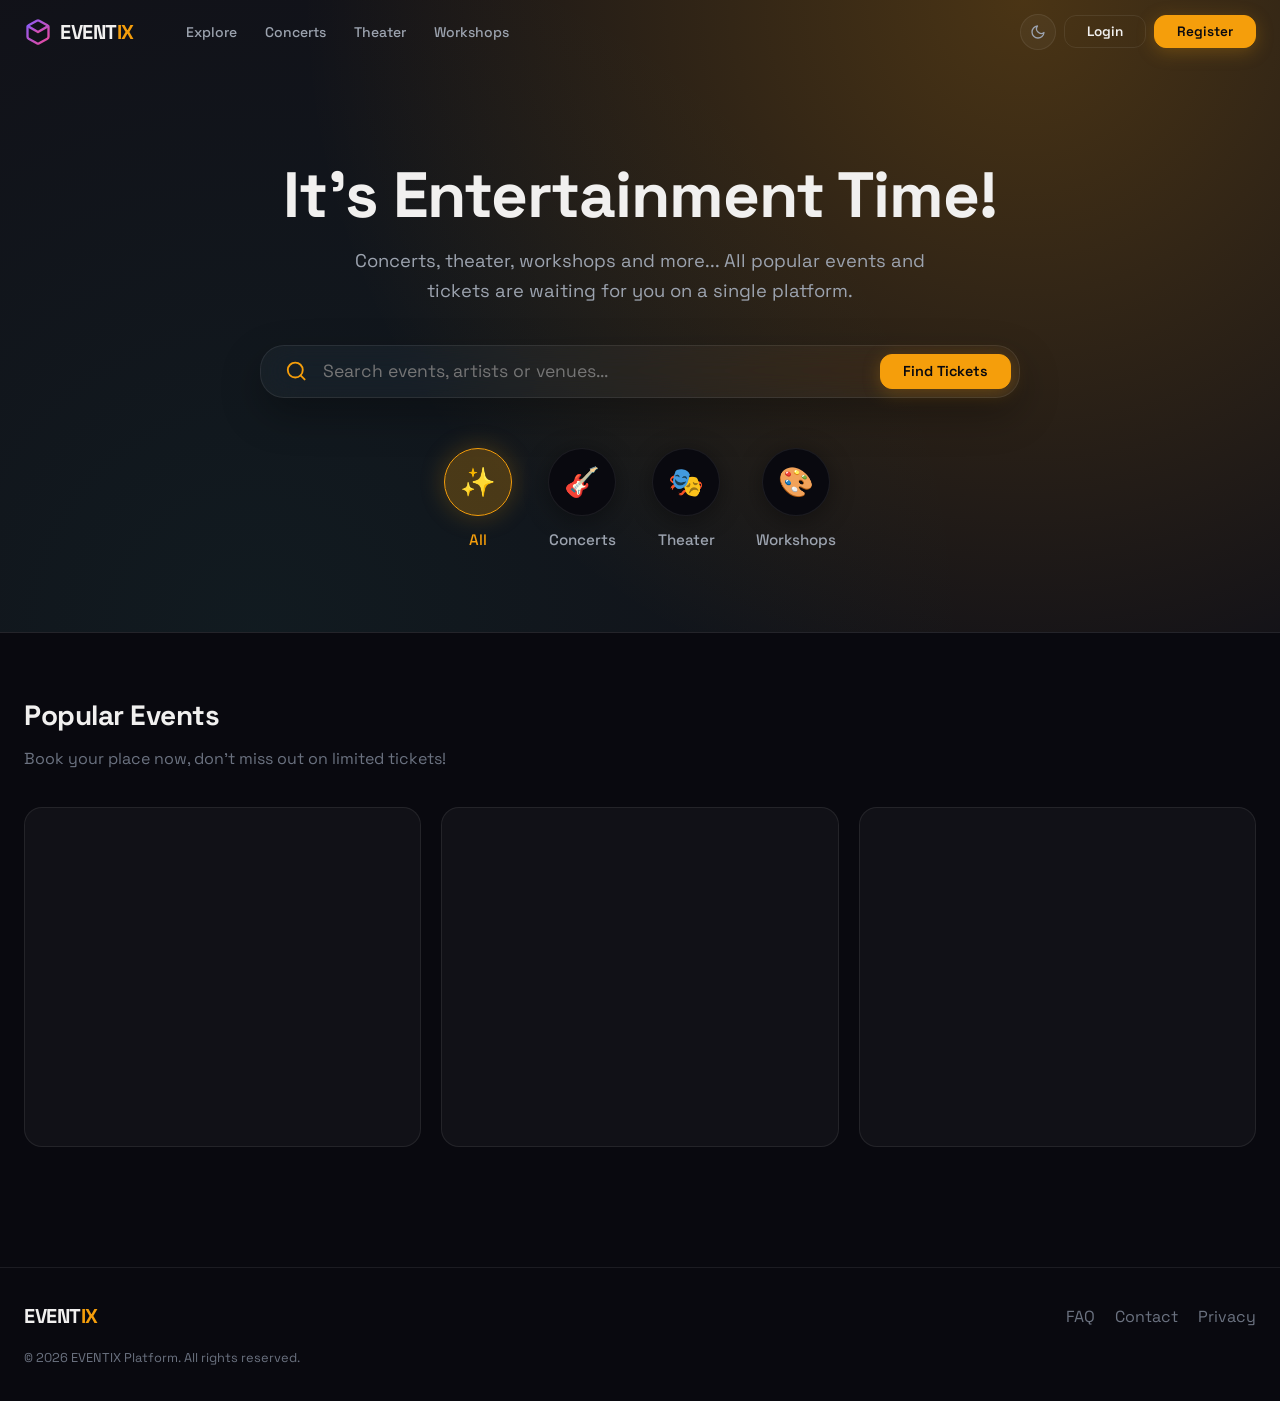
==== commit b2cd450d: "proje komple ingilizce yapılıp sunuma hazır hale getirildi" ====
--- a/frontend/index.html
+++ b/frontend/index.html
@@ -1,10 +1,10 @@
 <!DOCTYPE html>
-<html lang="tr">
+<html lang="en">
 <head>
   <meta charset="UTF-8">
   <meta name="viewport" content="width=device-width, initial-scale=1.0">
-  <title>EVENTİX - Modern Etkinlik & Bilet Platformu</title>
-  <meta name="description" content="Eventix — Konser, tiyatro ve atölye biletlerini anında satın al. Dijital QR biletine hemen ulaş.">
+  <title>EVENTIX - Modern Event & Ticket Platform</title>
+  <meta name="description" content="Eventix — Buy tickets for concerts, theater and workshops instantly. Get your digital QR ticket now.">
   <link rel="stylesheet" href="./styles/main.css">
   <link rel="stylesheet" href="./styles/components.css">
   <link rel="stylesheet" href="./styles/home.css">
@@ -21,19 +21,19 @@
           <polyline points="3.27 6.96 12 12.01 20.73 6.96"></polyline>
           <line x1="12" y1="22.08" x2="12" y2="12"></line>
         </svg>
-        <span>EVENT<span class="logo-highlight">İX</span></span>
+        <span>EVENT<span class="logo-highlight">IX</span></span>
       </a>
 
       <ul class="nav-links">
-        <li><a href="#events-section" class="nav-link" onclick="document.getElementById('events-section').scrollIntoView({behavior:'smooth'}); return false;">Keşfet</a></li>
-        <li><a href="#" class="nav-link" onclick="setFilter('concert'); return false;">Konser</a></li>
-        <li><a href="#" class="nav-link" onclick="setFilter('theater'); return false;">Tiyatro</a></li>
-        <li><a href="#" class="nav-link" onclick="setFilter('workshop'); return false;">Atölye</a></li>
+        <li><a href="#events-section" class="nav-link" onclick="document.getElementById('events-section').scrollIntoView({behavior:'smooth'}); return false;">Explore</a></li>
+        <li><a href="#" class="nav-link" onclick="setFilter('concert'); return false;">Concerts</a></li>
+        <li><a href="#" class="nav-link" onclick="setFilter('theater'); return false;">Theater</a></li>
+        <li><a href="#" class="nav-link" onclick="setFilter('workshop'); return false;">Workshops</a></li>
       </ul>
 
       <div class="user-controls">
-        <a href="login.html" class="btn btn-outline">Giriş Yap</a>
-        <a href="register.html" class="btn btn-primary">Kayıt Ol</a>
+        <a href="login.html" class="btn btn-outline">Login</a>
+        <a href="register.html" class="btn btn-primary">Register</a>
       </div>
 
       <button class="mobile-menu-btn" id="mobileMenuBtn">
@@ -48,14 +48,14 @@
       <svg viewBox="0 0 24 24" fill="none" stroke="currentColor" stroke-width="2" stroke-linecap="round" stroke-linejoin="round"><line x1="18" y1="6" x2="6" y2="18"></line><line x1="6" y1="6" x2="18" y2="18"></line></svg>
     </button>
     <ul class="nav-links" style="display:flex;">
-      <li><a href="#" class="nav-link mobile-link">Keşfet</a></li>
-      <li><a href="#" class="nav-link mobile-link">Konser</a></li>
-      <li><a href="#" class="nav-link mobile-link">Tiyatro</a></li>
-      <li><a href="#" class="nav-link mobile-link">Atölye</a></li>
+      <li><a href="#" class="nav-link mobile-link">Explore</a></li>
+      <li><a href="#" class="nav-link mobile-link">Concerts</a></li>
+      <li><a href="#" class="nav-link mobile-link">Theater</a></li>
+      <li><a href="#" class="nav-link mobile-link">Workshops</a></li>
     </ul>
     <div class="user-controls" style="display:flex;">
-      <a href="login.html" class="btn btn-outline mobile-link">Giriş Yap</a>
-      <a href="register.html" class="btn btn-primary mobile-link">Kayıt Ol</a>
+      <a href="login.html" class="btn btn-outline mobile-link">Login</a>
+      <a href="register.html" class="btn btn-primary mobile-link">Register</a>
     </div>
   </div>
 
@@ -63,37 +63,37 @@
   <header class="hero">
     <div class="hero-bg-collage"></div>
     <div class="container hero-content">
-      <h1 class="hero-title animate-up">Şimdi Eğlence Zamanı!</h1>
+      <h1 class="hero-title animate-up">It's Entertainment Time!</h1>
       <p class="hero-desc animate-up delay-1">
-        Konser, tiyatro, atölye ve daha fazlası... Tüm popüler etkinlikler ve biletleri tek bir platformda seni bekliyor.
+        Concerts, theater, workshops and more... All popular events and tickets are waiting for you on a single platform.
       </p>
       
       <!-- Biletix style large search bar -->
       <div class="hero-search-box animate-up delay-2">
         <div class="search-input-group">
           <svg width="24" height="24" viewBox="0 0 24 24" fill="none" stroke="currentColor" stroke-width="2" stroke-linecap="round" stroke-linejoin="round"><circle cx="11" cy="11" r="8"></circle><line x1="21" y1="21" x2="16.65" y2="16.65"></line></svg>
-          <input type="text" id="searchInput" placeholder="Etkinlik, sanatçı veya mekan ara...">
+          <input type="text" id="searchInput" placeholder="Search events, artists or venues...">
         </div>
-        <button class="btn btn-primary search-submit-btn" onclick="document.getElementById('events-section').scrollIntoView({behavior:'smooth'})">Bilet Bul</button>
+        <button class="btn btn-primary search-submit-btn" onclick="document.getElementById('events-section').scrollIntoView({behavior:'smooth'})">Find Tickets</button>
       </div>
 
       <!-- Categories shortcut -->
       <div class="hero-categories animate-up delay-3">
         <div class="hero-cat-item cat-active" data-filter="all" onclick="setFilter('all')">
            <div class="cat-icon">✨</div>
-           <span class="cat-name">Tümü</span>
+           <span class="cat-name">All</span>
         </div>
         <div class="hero-cat-item" data-filter="concert" onclick="setFilter('concert')">
            <div class="cat-icon">🎸</div>
-           <span class="cat-name">Konser</span>
+           <span class="cat-name">Concerts</span>
         </div>
         <div class="hero-cat-item" data-filter="theater" onclick="setFilter('theater')">
            <div class="cat-icon">🎭</div>
-           <span class="cat-name">Tiyatro</span>
+           <span class="cat-name">Theater</span>
         </div>
         <div class="hero-cat-item" data-filter="workshop" onclick="setFilter('workshop')">
            <div class="cat-icon">🎨</div>
-           <span class="cat-name">Atölye</span>
+           <span class="cat-name">Workshops</span>
         </div>
       </div>
     </div>
@@ -103,15 +103,15 @@
   <main class="container" id="events-section">
     <div class="section-header">
       <div>
-        <h2 class="section-title">En Popüler Etkinlikler</h2>
-        <p style="color:var(--text-muted);margin-top:8px;">Hemen yerini ayırt, sınırlı sayıdaki biletleri kaçırma!</p>
+        <h2 class="section-title">Popular Events</h2>
+        <p style="color:var(--text-muted);margin-top:8px;">Book your place now, don't miss out on limited tickets!</p>
       </div>
       <div style="display: none;">
         <!-- Hidden old filters to prevent JS errors if they are queried anywhere -->
-        <button class="btn btn-outline filter-btn active" data-filter="all">Tümü</button>
-        <button class="btn btn-outline filter-btn" data-filter="concert">Konser</button>
-        <button class="btn btn-outline filter-btn" data-filter="theater">Tiyatro</button>
-        <button class="btn btn-outline filter-btn" data-filter="workshop">Atölye</button>
+        <button class="btn btn-outline filter-btn active" data-filter="all">All</button>
+        <button class="btn btn-outline filter-btn" data-filter="concert">Concerts</button>
+        <button class="btn btn-outline filter-btn" data-filter="theater">Theater</button>
+        <button class="btn btn-outline filter-btn" data-filter="workshop">Workshops</button>
       </div>
     </div>
 
@@ -126,14 +126,14 @@
   <!-- Footer -->
   <footer>
     <div class="container footer-content">
-      <div class="logo" style="font-size:1.25rem;"><span>EVENT<span class="logo-highlight">İX</span></span></div>
+      <div class="logo" style="font-size:1.25rem;"><span>EVENT<span class="logo-highlight">IX</span></span></div>
       <div class="footer-links" style="display:flex;gap:20px;">
-        <a href="#" style="color:var(--text-muted);">SSS</a>
-        <a href="#" style="color:var(--text-muted);">İletişim</a>
-        <a href="#" style="color:var(--text-muted);">Gizlilik</a>
+        <a href="#" style="color:var(--text-muted);">FAQ</a>
+        <a href="#" style="color:var(--text-muted);">Contact</a>
+        <a href="#" style="color:var(--text-muted);">Privacy</a>
       </div>
     </div>
-    <div class="container footer-text">&copy; 2026 EVENTİX Platformu. Tüm hakları saklıdır.</div>
+    <div class="container footer-text">&copy; 2026 EVENTIX Platform. All rights reserved.</div>
   </footer>
 
 
--- a/frontend/styles/main.css
+++ b/frontend/styles/main.css
@@ -51,24 +51,24 @@
 
 /* ── LIGHT MODE ──────────────────────────────────────────── */
 [data-theme="light"] {
-  --bg-base:     #fafaf7;
-  --bg-surface:  #f3f2ed;
+  --bg-base:     #f8f7f2; /* Softer silk white */
+  --bg-surface:  #f0efea;
   --bg-card:     #ffffff;
-  --bg-hover:    #fafaf7;
-  --border:      rgba(0,0,0,0.09);
+  --bg-hover:    #f0efea;
+  --border:      rgba(0,0,0,0.12); /* Slightly clearer border */
   --border-hi:   rgba(217,119,6,0.5);
 
-  --gold:        #d97706;
-  --gold-dim:    #b45309;
-  --gold-glow:   rgba(217,119,6,0.15);
-
-  --text:        #111118;
-  --text-sub:    #4b5563;
-  --text-muted:  #6b7280;
+  --gold:        #b45309; /* Slightly darker gold for light mode readability */
+  --gold-dim:    #92400e;
+  --gold-glow:   rgba(217,119,6,0.1);
+
+  --text:        #1a1a24; /* Darker near-black */
+  --text-sub:    #374151; /* Deeper grey */
+  --text-muted:  #525a66; /* Much more readable muted text */
   --text-inv:    #ffffff;
 
-  --shadow:      0 8px 40px rgba(0,0,0,0.12);
-  --shadow-card: 0 2px 16px rgba(0,0,0,0.08);
+  --shadow:      0 8px 40px rgba(0,0,0,0.08);
+  --shadow-card: 0 4px 16px rgba(0,0,0,0.05);
 
   --border-color: var(--border);
   --bg-card-alt: var(--bg-surface);
--- a/frontend/styles/components.css
+++ b/frontend/styles/components.css
@@ -171,6 +171,10 @@
 }
 .wish-btn:hover   { color: var(--coral); border-color: rgba(239,68,68,0.5); transform: scale(1.1); }
 .wish-btn.wished  { color: var(--coral); border-color: rgba(239,68,68,0.5); }
+.wish-btn.wished svg {
+  fill: #ef4444 !important; /* İkisinde de içi kırmızı olsun */
+  stroke: #ef4444 !important;
+}
 
 [data-theme="light"] .wish-btn {
   background: rgba(255,255,255,0.85);
@@ -483,3 +487,23 @@
   margin-top: 6px;
 }
 .forgot-password:hover { color: var(--gold-dim); }
+
+/* ── USER DROPDOWN ───────────────────────────────────────── */
+.user-dropdown-wrapper { position: relative; }
+.user-dropdown-menu {
+    position: absolute; top: calc(100% + 10px); right: 0;
+    background: var(--bg-surface); border: 1px solid var(--border);
+    border-radius: var(--radius-md); box-shadow: var(--shadow);
+    width: 190px; display: none; z-index: 1500; padding: 6px;
+    animation: fadeIn 0.2s ease;
+}
+.user-dropdown-menu.active { display: block; }
+.dropdown-item {
+    display: flex; align-items: center; gap: 10px; padding: 10px 14px;
+    color: var(--text-sub); font-size: 0.82rem; border-radius: var(--radius-sm);
+    transition: var(--transition); text-decoration: none;
+    font-weight: 500; width: 100%; border: 0; background: none; text-align: left;
+    cursor: pointer; cursor: pointer; font-family: inherit;
+}
+.dropdown-item:hover { background: var(--gold-glow); color: var(--gold); }
+
